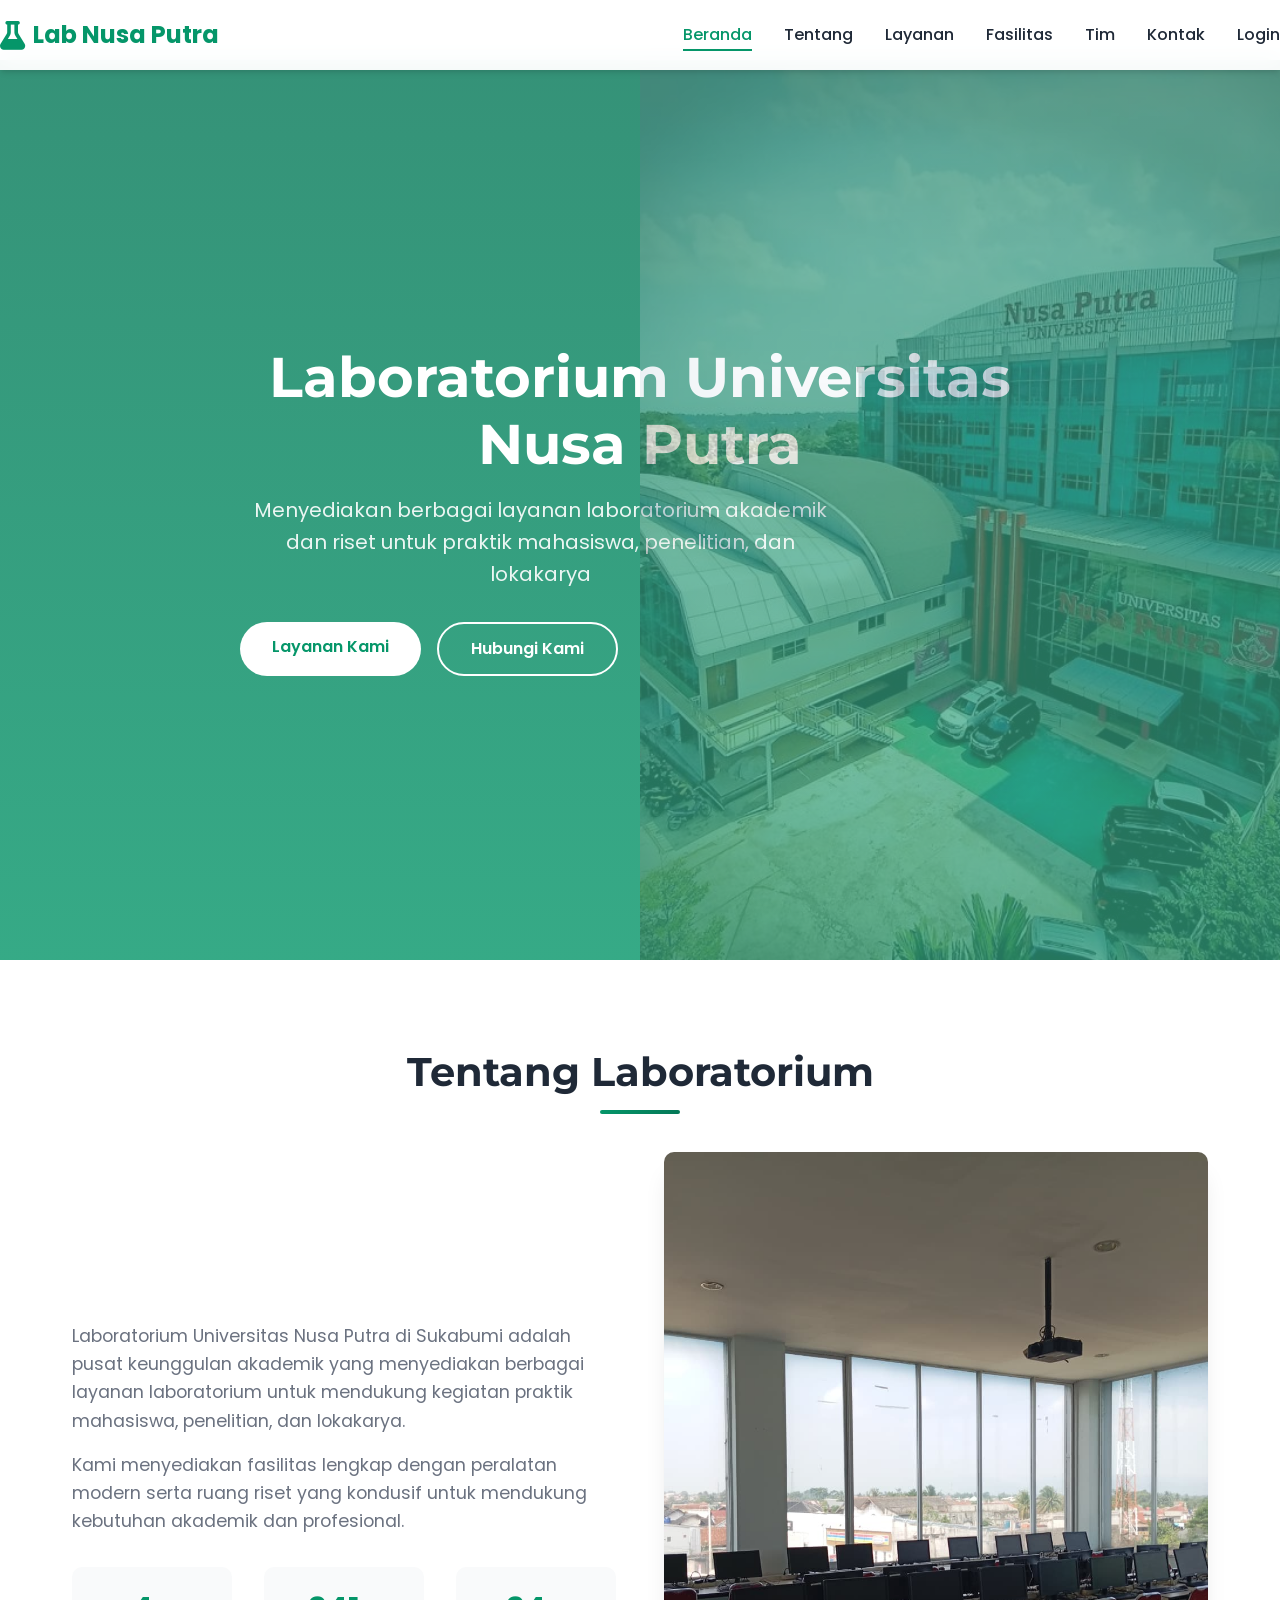
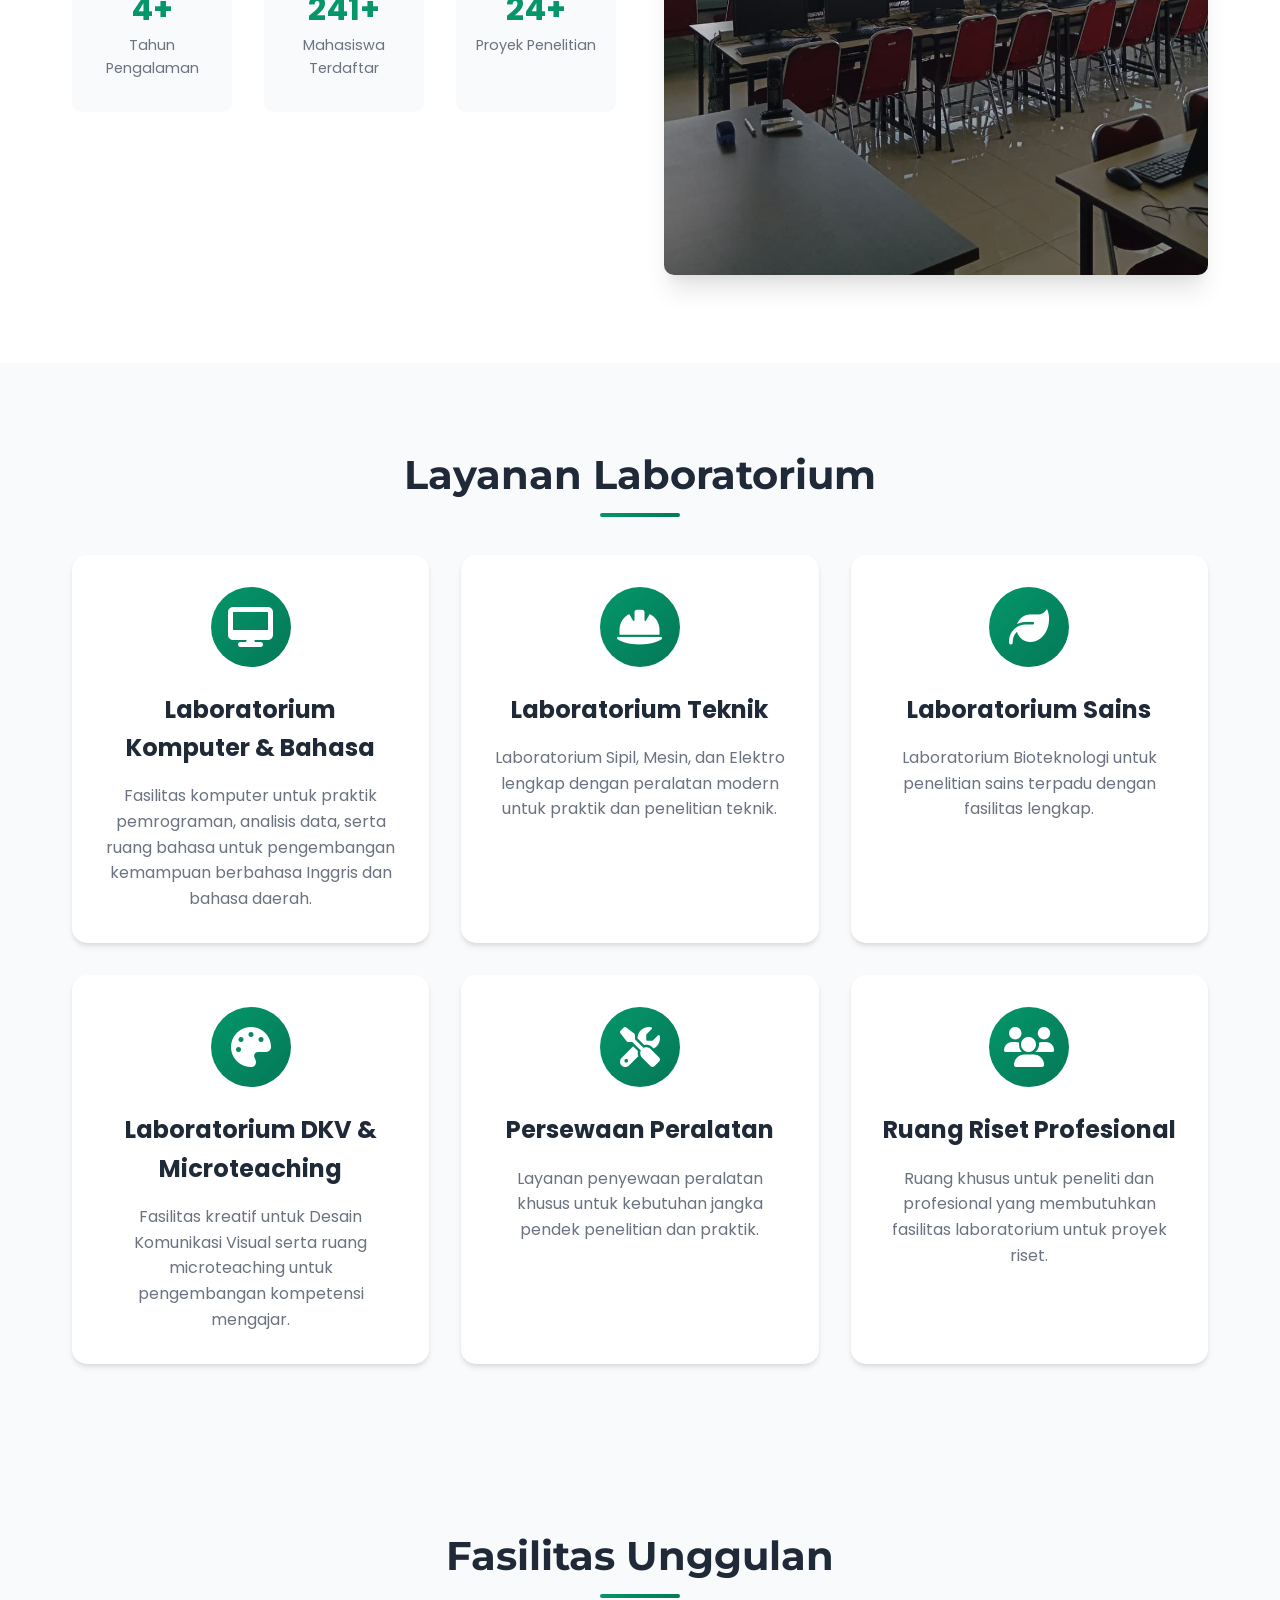
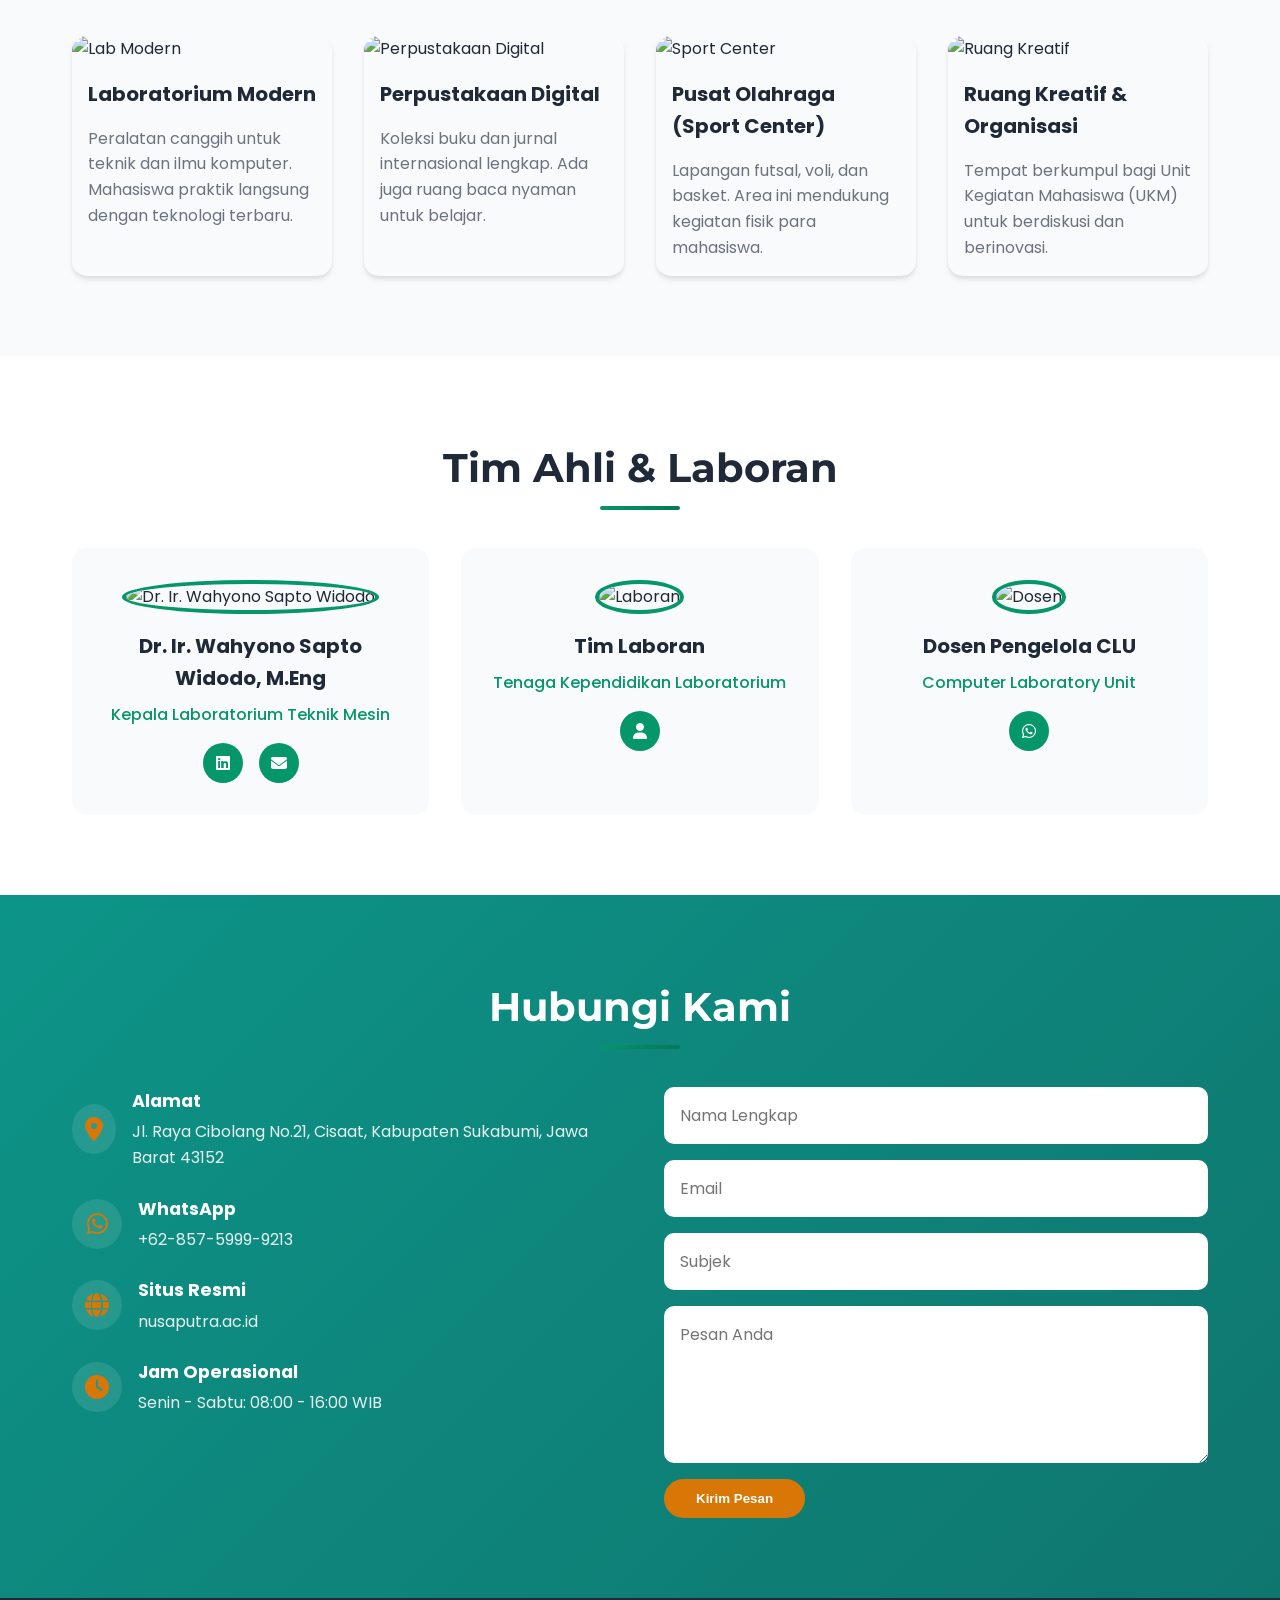
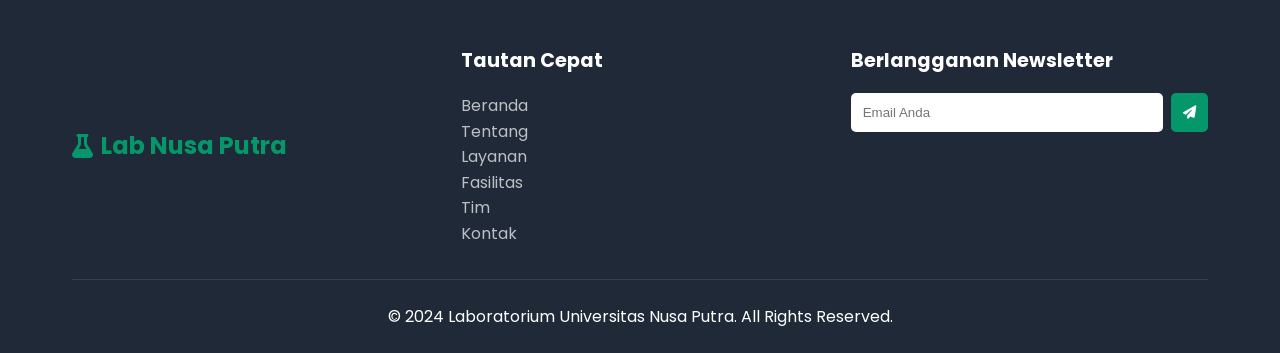
==== index.html @ 78c2ee4f "Add files via upload" ====
<!DOCTYPE html>
<html lang="id">
<head>
    <meta charset="UTF-8">
    <meta name="viewport" content="width=device-width, initial-scale=1.0">
    <title>Laboratorium Universitas Nusa Putra - Sukabumi</title>
    <link rel="stylesheet" href="style.css">
    <link rel="stylesheet" href="https://cdnjs.cloudflare.com/ajax/libs/font-awesome/6.4.0/css/all.min.css">
    <link href="https://fonts.googleapis.com/css2?family=Poppins:wght@300;400;500;600;700&family=Montserrat:wght@400;600;700&display=swap" rel="stylesheet">
</head>
<body>
    <!-- Header & Navigation -->
    <header class="header">
        <nav class="navbar">
            <div class="logo">
                <i class="fas fa-flask"></i>
                <span>Lab Nusa Putra</span>
            </div>
<ul class="nav-links">
                <li><a href="#home" class="active">Beranda</a></li>
                <li><a href="#about">Tentang</a></li>
                <li><a href="#services">Layanan</a></li>
                <li><a href="#facilities">Fasilitas</a></li>
                <li><a href="#team">Tim</a></li>
                <li><a href="#contact">Kontak</a></li>
                <li><a href="login.html">Login</a></li>
            </ul>
            <div class="menu-toggle">
                <i class="fas fa-bars"></i>
            </div>
        </nav>
    </header>

<!-- Hero Section -->
    <section class="hero" id="home">
        <div class="hero-content">
            <h1>Laboratorium Universitas Nusa Putra</h1>
            <p>Menyediakan berbagai layanan laboratorium akademik dan riset untuk praktik mahasiswa, penelitian, dan lokakarya</p>
            <div class="hero-buttons">
                <a href="#services" class="btn btn-primary">Layanan Kami</a>
                <a href="#contact" class="btn btn-secondary">Hubungi Kami</a>
            </div>
        </div>
        <div class="hero-image">
            <img src="Gedung.jpg" alt="Gedung Laboratorium">
        </div>
    </section>

    <!-- About Section -->
    <section class="about" id="about">
        <div class="container">
            <h2 class="section-title">Tentang Laboratorium</h2>
            <div class="about-content">
                <div class="about-text">
                    <p>Laboratorium Universitas Nusa Putra di Sukabumi adalah pusat keunggulan akademik yang menyediakan berbagai layanan laboratorium untuk mendukung kegiatan praktik mahasiswa, penelitian, dan lokakarya.</p>
                    <p>Kami menyediakan fasilitas lengkap dengan peralatan modern serta ruang riset yang kondusif untuk mendukung kebutuhan akademik dan profesional.</p>
                    <div class="about-stats">
                        <div class="stat-item">
                            <h3>10+</h3>
                            <p>Tahun Pengalaman</p>
                        </div>
                        <div class="stat-item">
                            <h3>500+</h3>
                            <p>Mahasiswa Terdaftar</p>
                        </div>
                        <div class="stat-item">
                            <h3>50+</h3>
                            <p>Proyek Penelitian</p>
                        </div>
                    </div>
                </div>
                <div class="about-image">
                    <img src="leb.jpg" alt="Laboratorium Nusa Putra">
                </div>
            </div>
        </div>
    </section>

    <!-- Services Section -->
    <section class="services" id="services">
        <div class="container">
            <h2 class="section-title">Layanan Laboratorium</h2>
            <div class="services-grid">
                <div class="service-card">
                    <div class="service-icon">
                        <i class="fas fa-desktop"></i>
                    </div>
                    <h3>Laboratorium Komputer & Bahasa</h3>
                    <p>Fasilitas komputer untuk praktik pemrograman, analisis data, serta ruang bahasa untuk pengembangan kemampuan berbahasa Inggris dan bahasa daerah.</p>
                </div>
                <div class="service-card">
                    <div class="service-icon">
                        <i class="fas fa-hard-hat"></i>
                    </div>
                    <h3>Laboratorium Teknik</h3>
                    <p>Laboratorium Sipil, Mesin, dan Elektro lengkap dengan peralatan modern untuk praktik dan penelitian teknik.</p>
                </div>
                <div class="service-card">
                    <div class="service-icon">
                        <i class="fas fa-leaf"></i>
                    </div>
                    <h3>Laboratorium Sains</h3>
                    <p>Laboratorium Bioteknologi untuk penelitian sains terpadu dengan fasilitas lengkap.</p>
                </div>
                <div class="service-card">
                    <div class="service-icon">
                        <i class="fas fa-palette"></i>
                    </div>
                    <h3>Laboratorium DKV & Microteaching</h3>
                    <p>Fasilitas kreatif untuk Desain Komunikasi Visual serta ruang microteaching untuk pengembangan kompetensi mengajar.</p>
                </div>
                <div class="service-card">
                    <div class="service-icon">
                        <i class="fas fa-tools"></i>
                    </div>
                    <h3>Persewaan Peralatan</h3>
                    <p>Layanan penyewaan peralatan khusus untuk kebutuhan jangka pendek penelitian dan praktik.</p>
                </div>
                <div class="service-card">
                    <div class="service-icon">
                        <i class="fas fa-users"></i>
                    </div>
                    <h3>Ruang Riset Profesional</h3>
                    <p>Ruang khusus untuk peneliti dan profesional yang membutuhkan fasilitas laboratorium untuk proyek riset.</p>
                </div>
            </div>
        </div>
    </section>

    <!-- Facilities Section -->
    <section class="facilities" id="facilities">
        <div class="container">
            <h2 class="section-title">Fasilitas Unggulan</h2>
            <div class="facilities-grid">
                <div class="facility-item">
                    <img src="https://images.unsplash.com/photo-1551650975-87deed58faf1?w=400&h=250&fit=crop" alt="Lab Modern">
                    <h3>Laboratorium Modern</h3>
                    <p>Peralatan canggih untuk teknik dan ilmu komputer. Mahasiswa praktik langsung dengan teknologi terbaru.</p>
                </div>
                <div class="facility-item">
                    <img src="https://images.unsplash.com/photo-1581091870622-2c5f9e1b9b6a?w=400&h=250&fit=crop" alt="Perpustakaan Digital">
                    <h3>Perpustakaan Digital</h3>
                    <p>Koleksi buku dan jurnal internasional lengkap. Ada juga ruang baca nyaman untuk belajar.</p>
                </div>
                <div class="facility-item">
                    <img src="https://images.unsplash.com/photo-1516321318423-f06f85e550ca?w=400&h=250&fit=crop" alt="Sport Center">
                    <h3>Pusat Olahraga (Sport Center)</h3>
                    <p>Lapangan futsal, voli, dan basket. Area ini mendukung kegiatan fisik para mahasiswa.</p>
                </div>
                <div class="facility-item">
                    <img src="https://images.unsplash.com/photo-1553877586-954d2076dd90?w=400&h=250&fit=crop" alt="Ruang Kreatif">
                    <h3>Ruang Kreatif & Organisasi</h3>
                    <p>Tempat berkumpul bagi Unit Kegiatan Mahasiswa (UKM) untuk berdiskusi dan berinovasi.</p>
                </div>
            </div>
        </div>
    </section>

    <!-- Team Section -->
    <section class="team" id="team">
        <div class="container">
            <h2 class="section-title">Tim Ahli & Laboran</h2>
            <div class="team-grid">
                <div class="team-member">
                    <img src="https://randomuser.me/api/portrait/men/1.jpg" alt="Dr. Ir. Wahyono Sapto Widodo">
                    <h3>Dr. Ir. Wahyono Sapto Widodo, M.Eng</h3>
                    <p>Kepala Laboratorium Teknik Mesin</p>
                    <div class="social-links">
                        <a href="#"><i class="fab fa-linkedin"></i></a>
                        <a href="#"><i class="fas fa-envelope"></i></a>
                    </div>
                </div>
                <div class="team-member">
                    <img src="https://randomuser.me/api/portrait/women/2.jpg" alt="Laboran">
                    <h3>Tim Laboran</h3>
                    <p>Tenaga Kependidikan Laboratorium</p>
                    <div class="social-links">
                        <a href="#"><i class="fas fa-user"></i></a>
                    </div>
                </div>
                <div class="team-member">
                    <img src="https://randomuser.me/api/portrait/men/3.jpg" alt="Dosen">
                    <h3>Dosen Pengelola CLU</h3>
                    <p>Computer Laboratory Unit</p>
                    <div class="social-links">
                        <a href="#"><i class="fab fa-whatsapp"></i></a>
                    </div>
                </div>
            </div>
        </div>
    </section>

    <!-- Contact Section -->
    <section class="contact" id="contact">
        <div class="container">
            <h2 class="section-title">Hubungi Kami</h2>
            <div class="contact-content">
                <div class="contact-info">
                    <div class="contact-item">
                        <i class="fas fa-map-marker-alt"></i>
                        <div>
                            <h4>Alamat</h4>
                            <p>Jl. Raya Cibolang No.21, Cisaat, Kabupaten Sukabumi, Jawa Barat 43152</p>
                        </div>
                    </div>
                    <div class="contact-item">
                        <i class="fab fa-whatsapp"></i>
                        <div>
                            <h4>WhatsApp</h4>
                            <p>+62-857-5999-9213</p>
                        </div>
                    </div>
                    <div class="contact-item">
                        <i class="fas fa-globe"></i>
                        <div>
                            <h4>Situs Resmi</h4>
                            <p>nusaputra.ac.id</p>
                        </div>
                    </div>
                    <div class="contact-item">
                        <i class="fas fa-clock"></i>
                        <div>
                            <h4>Jam Operasional</h4>
                            <p>Senin - Sabtu: 08:00 - 16:00 WIB</p>
                        </div>
                    </div>
                </div>
                <form class="contact-form">
                    <input type="text" placeholder="Nama Lengkap" required>
                    <input type="email" placeholder="Email" required>
                    <input type="text" placeholder="Subjek">
                    <textarea rows="5" placeholder="Pesan Anda" required></textarea>
                    <button type="submit" class="btn btn-primary">Kirim Pesan</button>
                </form>
            </div>
        </div>
    </section>

    <!-- Footer -->
    <footer class="footer">
        <div class="container">
            <div class="footer-content">
                <div class="footer-logo">
                    <i class="fas fa-flask"></i>
                    <span>Lab Nusa Putra</span>
                </div>
                <div class="footer-links">
                    <h4>Tautan Cepat</h4>
                    <ul>
                        <li><a href="#home">Beranda</a></li>
                        <li><a href="#about">Tentang</a></li>
                        <li><a href="#services">Layanan</a></li>
                        <li><a href="#facilities">Fasilitas</a></li>
                        <li><a href="#team">Tim</a></li>
                        <li><a href="#contact">Kontak</a></li>
                    </ul>
                </div>
                <div class="footer-newsletter">
                    <h4>Berlangganan Newsletter</h4>
                    <form>
                        <input type="email" placeholder="Email Anda">
                        <button type="submit"><i class="fas fa-paper-plane"></i></button>
                    </form>
                </div>
            </div>
            <div class="footer-bottom">
                <p>&copy; 2024 Laboratorium Universitas Nusa Putra. All Rights Reserved.</p>
            </div>
        </div>
    </footer>

    <script src="script.js"></script>
</body>
</html>
---- style.css ----
/* Reset & Base Styles */
* {
    margin: 0;
    padding: 0;
    box-sizing: border-box;
}

:root {
    --primary-color: #059669;
    --secondary-color: #6b7280;
    --accent-color: #d97706;
    --dark-color: #1f2937;
    --light-color: #f9fafb;
    --success-color: #10b981;
    --gradient-primary: linear-gradient(135deg, #059669 0%, #047857 100%);
    --gradient-secondary: linear-gradient(135deg, #0d9488 0%, #0f766e 100%);
    --shadow-sm: 0 1px 2px 0 rgba(0, 0, 0, 0.05);
    --shadow-md: 0 4px 6px -1px rgba(0, 0, 0, 0.1), 0 2px 4px -1px rgba(0, 0, 0, 0.06);
    --shadow-lg: 0 10px 15px -3px rgba(0, 0, 0, 0.1), 0 4px 6px -2px rgba(0, 0, 0, 0.05);
    --shadow-xl: 0 20px 25px -5px rgba(0, 0, 0, 0.1), 0 10px 10px -5px rgba(0, 0, 0, 0.04);
}

body {
    font-family: 'Poppins', sans-serif;
    line-height: 1.6;
    color: var(--dark-color);
    background-color: var(--light-color);
    overflow-x: hidden;
}

.container {
    width: 100%;
    max-width: 1200px;
    margin: 0 auto;
    padding: 0 2rem;
}

/* Header & Navigation */
.header {
    position: fixed;
    top: 0;
    left: 0;
    width: 100%;
    z-index: 1000;
    background: rgba(255, 255, 255, 0.95);
    backdrop-filter: blur(10px);
    box-shadow: var(--shadow-md);
}

.navbar {
    display: flex;
    justify-content: space-between;
    align-items: center;
    padding: 1rem 0;
}

.logo {
    display: flex;
    align-items: center;
    gap: 0.5rem;
    font-size: 1.5rem;
    font-weight: 700;
    color: var(--primary-color);
}

.logo i {
    font-size: 1.8rem;
}

.nav-links {
    display: flex;
    list-style: none;
    gap: 2rem;
}

.nav-links a {
    text-decoration: none;
    color: var(--dark-color);
    font-weight: 500;
    transition: color 0.3s ease;
    position: relative;
}

.nav-links a:hover {
    color: var(--primary-color);
}

.nav-links a.active {
    color: var(--primary-color);
}

.nav-links a.active::after {
    content: '';
    position: absolute;
    bottom: -5px;
    left: 0;
    width: 100%;
    height: 2px;
    background: var(--primary-color);
}

.menu-toggle {
    display: none;
    font-size: 1.5rem;
    cursor: pointer;
    color: var(--primary-color);
}

/* Hero Section */
.hero {
    min-height: 100vh;
    display: flex;
    align-items: center;
    background: linear-gradient(rgba(4, 120, 87, 0.8), rgba(5, 150, 105, 0.8)), url('https://images.unsplash.com/photo-1523050854058-8df90110c9f1?w=1920&h=1080&fit=crop') center center/cover;
    padding: 0 2rem;
    margin-top: 60px;
    position: relative;
    overflow: hidden;
}

.hero-content {
    max-width: 800px;
    margin: 0 auto;
    text-align: center;
    animation: slideInLeft 1s ease;
}

.hero-content h1 {
    font-family: 'Montserrat', sans-serif;
    font-size: 3.5rem;
    font-weight: 700;
    color: white;
    margin-bottom: 1rem;
    line-height: 1.2;
}

.hero-content p {
    font-size: 1.25rem;
    color: rgba(255, 255, 255, 0.9);
    margin-bottom: 2rem;
    max-width: 600px;
}

.hero-buttons {
    display: flex;
    gap: 1rem;
}

.btn {
    padding: 0.75rem 2rem;
    border-radius: 50px;
    text-decoration: none;
    font-weight: 600;
    transition: all 0.3s ease;
    display: inline-block;
    border: none;
    cursor: pointer;
}

.btn-primary {
    background: white;
    color: var(--primary-color);
}

.btn-primary:hover {
    transform: translateY(-2px);
    box-shadow: var(--shadow-lg);
}

.btn-secondary {
    background: transparent;
    color: white;
    border: 2px solid white;
}

.btn-secondary:hover {
    background: white;
    color: var(--primary-color);
}

/* Hero Image */
.hero-image {
    position: absolute;
    right: 0;
    top: 0;
    width: 50%;
    height: 100%;
    opacity: 0.3;
}

.hero-image img {
    width: 100%;
    height: 100%;
    object-fit: cover;
}

/* Hero section no longer has image illustration - using background image instead */

/* Section Styles */
section {
    padding: 5rem 0;
}

.section-title {
    text-align: center;
    font-family: 'Montserrat', sans-serif;
    font-size: 2.5rem;
    margin-bottom: 3rem;
    color: var(--dark-color);
    position: relative;
}

.section-title::after {
    content: '';
    position: absolute;
    bottom: -10px;
    left: 50%;
    transform: translateX(-50%);
    width: 80px;
    height: 4px;
    background: var(--gradient-primary);
    border-radius: 2px;
}

/* About Section */
.about {
    background: white;
}

.about-content {
    display: grid;
    grid-template-columns: 1fr 1fr;
    gap: 3rem;
    align-items: center;
}

.about-text p {
    margin-bottom: 1rem;
    font-size: 1.1rem;
    color: var(--secondary-color);
}

.about-stats {
    display: flex;
    gap: 2rem;
    margin-top: 2rem;
}

.stat-item {
    text-align: center;
    padding: 1rem;
    background: var(--light-color);
    border-radius: 10px;
    flex: 1;
}

.stat-item h3 {
    font-size: 2rem;
    color: var(--primary-color);
    font-weight: 700;
}

.stat-item p {
    color: var(--secondary-color);
    font-size: 0.9rem;
}

.about-image img {
    width: 100%;
    border-radius: 10px;
    box-shadow: var(--shadow-xl);
}

/* Services Section */
.services {
    background: var(--light-color);
}

.services-grid {
    display: grid;
    grid-template-columns: repeat(auto-fit, minmax(300px, 1fr));
    gap: 2rem;
}

.service-card {
    background: white;
    padding: 2rem;
    border-radius: 15px;
    text-align: center;
    box-shadow: var(--shadow-md);
    transition: transform 0.3s ease, box-shadow 0.3s ease;
}

.service-card:hover {
    transform: translateY(-10px);
    box-shadow: var(--shadow-xl);
}

.service-icon {
    width: 80px;
    height: 80px;
    background: var(--gradient-primary);
    border-radius: 50%;
    display: flex;
    align-items: center;
    justify-content: center;
    margin: 0 auto 1.5rem;
}

.service-icon i {
    font-size: 2.5rem;
    color: white;
}

.service-card h3 {
    font-size: 1.5rem;
    margin-bottom: 1rem;
    color: var(--dark-color);
}

.service-card p {
    color: var(--secondary-color);
}

/* Facilities Section */
.facilities-grid {
    display: grid;
    grid-template-columns: repeat(auto-fit, minmax(250px, 1fr));
    gap: 2rem;
}

.facility-item {
    border-radius: 15px;
    overflow: hidden;
    box-shadow: var(--shadow-md);
    transition: transform 0.3s ease;
}

.facility-item:hover {
    transform: translateY(-5px);
}

.facility-item img {
    width: 100%;
    height: 200px;
    object-fit: cover;
}

.facility-item h3 {
    padding: 1rem;
    font-size: 1.25rem;
    color: var(--dark-color);
}

.facility-item p {
    padding: 0 1rem 1rem;
    color: var(--secondary-color);
}

/* Team Section */
.team {
    background: white;
}

.team-grid {
    display: grid;
    grid-template-columns: repeat(auto-fit, minmax(200px, 1fr));
    gap: 2rem;
}

.team-member {
    text-align: center;
    background: var(--light-color);
    padding: 2rem;
    border-radius: 15px;
    transition: transform 0.3s ease;
}

.team-member:hover {
    transform: translateY(-10px);
}

.team-member img {
    width: 120px;
    height: 120px;
    border-radius: 50%;
    object-fit: cover;
    margin-bottom: 1rem;
    border: 4px solid var(--primary-color);
}

.team-member h3 {
    font-size: 1.25rem;
    margin-bottom: 0.5rem;
    color: var(--dark-color);
}

.team-member p {
    color: var(--primary-color);
    font-weight: 500;
    margin-bottom: 1rem;
}

.social-links {
    display: flex;
    justify-content: center;
    gap: 1rem;
}

.social-links a {
    width: 40px;
    height: 40px;
    background: var(--primary-color);
    color: white;
    border-radius: 50%;
    display: flex;
    align-items: center;
    justify-content: center;
    text-decoration: none;
    transition: background 0.3s ease;
}

.social-links a:hover {
    background: var(--accent-color);
}

/* Contact Section */
.contact {
    background: var(--gradient-secondary);
    color: white;
}

.contact .section-title {
    color: white;
}

.contact-content {
    display: grid;
    grid-template-columns: 1fr 1fr;
    gap: 3rem;
}

.contact-info {
    display: flex;
    flex-direction: column;
    gap: 1.5rem;
}

.contact-item {
    display: flex;
    align-items: center;
    gap: 1rem;
}

.contact-item i {
    font-size: 1.5rem;
    color: var(--accent-color);
    width: 50px;
    height: 50px;
    background: rgba(255, 255, 255, 0.1);
    border-radius: 50%;
    display: flex;
    align-items: center;
    justify-content: center;
}

.contact-item h4 {
    font-size: 1.1rem;
    margin-bottom: 0.25rem;
}

.contact-item p {
    opacity: 0.9;
}

.contact-form {
    display: flex;
    flex-direction: column;
    gap: 1rem;
}

.contact-form input,
.contact-form textarea {
    width: 100%;
    padding: 1rem;
    border: none;
    border-radius: 10px;
    font-family: 'Poppins', sans-serif;
    font-size: 1rem;
}

.contact-form input:focus,
.contact-form textarea:focus {
    outline: 2px solid var(--accent-color);
}

.contact-form .btn-primary {
    background: var(--accent-color);
    color: white;
    width: fit-content;
}

/* Footer */
.footer {
    background: var(--dark-color);
    color: white;
    padding: 3rem 0 1.5rem;
}

.footer-content {
    display: grid;
    grid-template-columns: repeat(auto-fit, minmax(200px, 1fr));
    gap: 2rem;
    margin-bottom: 2rem;
}

.footer-logo {
    display: flex;
    align-items: center;
    gap: 0.5rem;
    font-size: 1.5rem;
    font-weight: 700;
    color: var(--primary-color);
}

.footer-links h4,
.footer-newsletter h4 {
    font-size: 1.2rem;
    margin-bottom: 1rem;
}

.footer-links ul {
    list-style: none;
}

.footer-links a {
    color: rgba(255, 255, 255, 0.7);
    text-decoration: none;
    transition: color 0.3s ease;
}

.footer-links a:hover {
    color: var(--primary-color);
}

.footer-newsletter form {
    display: flex;
    gap: 0.5rem;
}

.footer-newsletter input {
    flex: 1;
    padding: 0.75rem;
    border: none;
    border-radius: 5px;
}

.footer-newsletter button {
    padding: 0.75rem;
    background: var(--primary-color);
    color: white;
    border: none;
    border-radius: 5px;
    cursor: pointer;
}

.footer-bottom {
    text-align: center;
    padding-top: 1.5rem;
    border-top: 1px solid rgba(255, 255, 255, 0.1);
}

/* Animations */
@keyframes slideInLeft {
    from {
        opacity: 0;
        transform: translateX(-50px);
    }
    to {
        opacity: 1;
        transform: translateX(0);
    }
}

@keyframes slideInRight {
    from {
        opacity: 0;
        transform: translateX(50px);
    }
    to {
        opacity: 1;
        transform: translateX(0);
    }
}

@keyframes float {
    0%, 100% {
        transform: translateY(0);
    }
    50% {
        transform: translateY(-20px);
    }
}

/* Responsive Design */
@media (max-width: 768px) {
    .nav-links {
        position: fixed;
        top: 70px;
        right: -100%;
        flex-direction: column;
        background: white;
        width: 100%;
        text-align: center;
        transition: 0.3s;
        box-shadow: var(--shadow-md);
        padding: 1rem 0;
    }

    .nav-links.active {
        right: 0;
    }

    .menu-toggle {
        display: block;
    }

    .hero-content h1 {
        font-size: 2.5rem;
    }

    .hero-image {
        display: none;
    }

    .about-content,
    .contact-content {
        grid-template-columns: 1fr;
    }

    .section-title {
        font-size: 2rem;
    }
}

/* Scroll to top button */
.scroll-top {
    position: fixed;
    bottom: 20px;
    right: 20px;
    width: 50px;
    height: 50px;
    background: var(--primary-color);
    color: white;
    border-radius: 50%;
    display: flex;
    align-items: center;
    justify-content: center;
    cursor: pointer;
    opacity: 0;
    visibility: hidden;
    transition: all 0.3s ease;
    z-index: 999;
}

.scroll-top.show {
    opacity: 1;
    visibility: visible;
}

.scroll-top:hover {
    background: var(--accent-color);
}

/* User Menu */
.user-menu {
    display: flex;
    align-items: center;
    gap: 0.5rem;
}

.btn-logout {
    background: none;
    border: none;
    color: var(--primary-color);
    font-size: 1.2rem;
    cursor: pointer;
    padding: 0.5rem;
    border-radius: 5px;
    transition: background 0.3s ease;
}

.btn-logout:hover {
    background: var(--light-color);
}

/* Auth Section */
.auth-section {
    min-height: 100vh;
    display: flex;
    align-items: center;
    justify-content: center;
    padding: 2rem;
    margin-top: 60px;
    position: relative;
    overflow: hidden;
}

.auth-tabs {
    display: flex;
    margin-bottom: 1.5rem;
    border-bottom: 1px solid #e5e7eb;
}

.auth-tab {
    flex: 1;
    padding: 1rem;
    background: none;
    border: none;
    font-weight: 600;
    cursor: pointer;
    color: var(--secondary-color);
    transition: color 0.3s ease;
}

.auth-tab.active {
    color: var(--primary-color);
    border-bottom: 2px solid var(--primary-color);
}

.auth-form h2 {
    text-align: center;
    margin-bottom: 1.5rem;
    color: var(--dark-color);
}

.auth-form h2 i {
    margin-right: 0.5rem;
    color: var(--primary-color);
}

.form-group {
    margin-bottom: 1rem;
}

.form-group label {
    display: block;
    margin-bottom: 0.5rem;
    font-weight: 500;
    color: var(--dark-color);
}

.form-group input,
.form-group select,
.form-group textarea {
    width: 100%;
    padding: 0.75rem;
    border: 1px solid #e5e7eb;
    border-radius: 8px;
    font-family: 'Poppins', sans-serif;
    font-size: 1rem;
}

.form-group input:focus,
.form-group select:focus,
.form-group textarea:focus {
    outline: 2px solid var(--primary-color);
    border-color: var(--primary-color);
}

.auth-switch {
    text-align: center;
    margin-top: 1rem;
    color: var(--secondary-color);
}

.auth-switch a {
    color: var(--primary-color);
    text-decoration: none;
    font-weight: 500;
}

/* Dashboard Section */
.dashboard-section {
    min-height: 100vh;
    padding: 5rem 0;
    background: var(--light-color);
}

.dashboard-grid {
    display: grid;
    grid-template-columns: repeat(auto-fit, minmax(300px, 1fr));
    gap: 2rem;
}

.dashboard-card {
    background: white;
    border-radius: 15px;
    padding: 2rem;
    box-shadow: var(--shadow-md);
}

.dashboard-card h3 {
    margin-bottom: 1.5rem;
    color: var(--dark-color);
    display: flex;
    align-items: center;
    gap: 0.5rem;
}

.profile-info {
    display: flex;
    align-items: center;
    gap: 1rem;
}

.profile-avatar i {
    font-size: 4rem;
    color: var(--primary-color);
}

.profile-details p {
    margin-bottom: 0.5rem;
}

.messages-list {
    max-height: 300px;
    overflow-y: auto;
}

.message-item {
    border-bottom: 1px solid #e5e7eb;
    padding-bottom: 1rem;
    margin-bottom: 1rem;
}

.message-item:last-child {
    border-bottom: none;
    margin-bottom: 0;
}

.message-header {
    display: flex;
    justify-content: space-between;
    margin-bottom: 0.5rem;
}

.message-date {
    font-size: 0.8rem;
    color: var(--secondary-color);
}

.message-email {
    font-size: 0.9rem;
    color: var(--primary-color);
    margin-bottom: 0.25rem;
}

.message-subject {
    font-weight: 500;
    margin-bottom: 0.25rem;
}

.no-messages,
.no-schedule {
    text-align: center;
    color: var(--secondary-color);
    padding: 2rem 0;
}

.quick-actions {
    display: grid;
    grid-template-columns: repeat(2, 1fr);
    gap: 1rem;
}

.action-btn {
    display: flex;
    flex-direction: column;
    align-items: center;
    gap: 0.5rem;
    padding: 1.5rem;
    background: var(--light-color);
    border-radius: 10px;
    text-decoration: none;
    color: var(--dark-color);
    transition: all 0.3s ease;
}

.action-btn:hover {
    background: var(--primary-color);
    color: white;
}

.action-btn i {
    font-size: 2rem;
}

/* Schedule Section */
.schedule-section {
    min-height: 100vh;
    padding: 5rem 0;
    background: var(--light-color);
}

.schedule-controls {
    display: flex;
    justify-content: space-between;
    align-items: center;
    margin-bottom: 2rem;
    flex-wrap: wrap;
    gap: 1rem;
}

.date-filter label {
    font-weight: 500;
    margin-right: 0.5rem;
}

.date-filter input {
    padding: 0.5rem;
    border: 1px solid #e5e7eb;
    border-radius: 5px;
}

.schedule-list {
    display: flex;
    flex-direction: column;
    gap: 1rem;
}

.schedule-item {
    background: white;
    border-radius: 10px;
    padding: 1.5rem;
    box-shadow: var(--shadow-sm);
    display: flex;
    justify-content: space-between;
    align-items: flex-start;
    gap: 1rem;
}

.schedule-time {
    background: var(--gradient-primary);
    color: white;
    padding: 0.5rem 1rem;
    border-radius: 5px;
    font-weight: 600;
    min-width: 80px;
    text-align: center;
}

.schedule-details {
    flex: 1;
}

.schedule-details h4 {
    margin-bottom: 0.5rem;
    color: var(--dark-color);
}

.schedule-lab {
    color: var(--primary-color);
    font-weight: 500;
    margin-bottom: 0.25rem;
}

.schedule-desc {
    color: var(--secondary-color);
    font-size: 0.9rem;
}

.schedule-actions {
    display: flex;
    gap: 0.5rem;
}

.btn-edit,
.btn-delete {
    background: none;
    border: none;
    padding: 0.5rem;
    border-radius: 5px;
    cursor: pointer;
    transition: background 0.3s ease;
}

.btn-edit {
    color: var(--primary-color);
}

.btn-edit:hover {
    background: var(--light-color);
}

.btn-delete {
    color: #ef4444;
}

.btn-delete:hover {
    background: #fef2f2;
}

/* Modal */
.modal {
    display: none;
    position: fixed;
    top: 0;
    left: 0;
    width: 100%;
    height: 100%;
    background: rgba(0, 0, 0, 0.5);
    z-index: 10000;
    align-items: center;
    justify-content: center;
}

.modal.active {
    display: flex;
}

.modal-actions {
    display: flex;
    gap: 1rem;
    justify-content: flex-end;
    margin-top: 1.5rem;
}

.modal .btn-secondary {
    background: var(--secondary-color);
    color: white;
}

.modal .btn-secondary:hover {
    background: var(--dark-color);
}

.modal-content {
    background: white;
    border-radius: 15px;
    padding: 2rem;
    width: 90%;
    max-width: 500px;
    position: relative;
}

.modal-content .close {
    position: absolute;
    top: 1rem;
    right: 1rem;
    font-size: 1.5rem;
    cursor: pointer;
    color: var(--secondary-color);
}

.modal-content h3 {
    margin-bottom: 1.5rem;
    color: var(--dark-color);
}

/* Auth Background */
.auth-background {
    position: absolute;
    top: 0;
    left: 0;
    width: 100%;
    height: 100%;
    z-index: 1;
}

.auth-background img {
    width: 100%;
    height: 100%;
    object-fit: cover;
    opacity: 0.3;
}

.auth-container {
    position: relative;
    z-index: 2;
    background: rgba(255, 255, 255, 0.95);
    backdrop-filter: blur(10px);
    border-radius: 15px;
    max-width: 400px;
    width: 100%;
}

/* Responsive for Auth & Dashboard */
@media (max-width: 768px) {
    .auth-container {
        padding: 1.5rem;
    }
    
    .schedule-controls {
        flex-direction: column;
        align-items: stretch;
    }
    
    .schedule-item {
        flex-direction: column;
    }
    
    .schedule-actions {
        align-self: flex-end;
    }
}
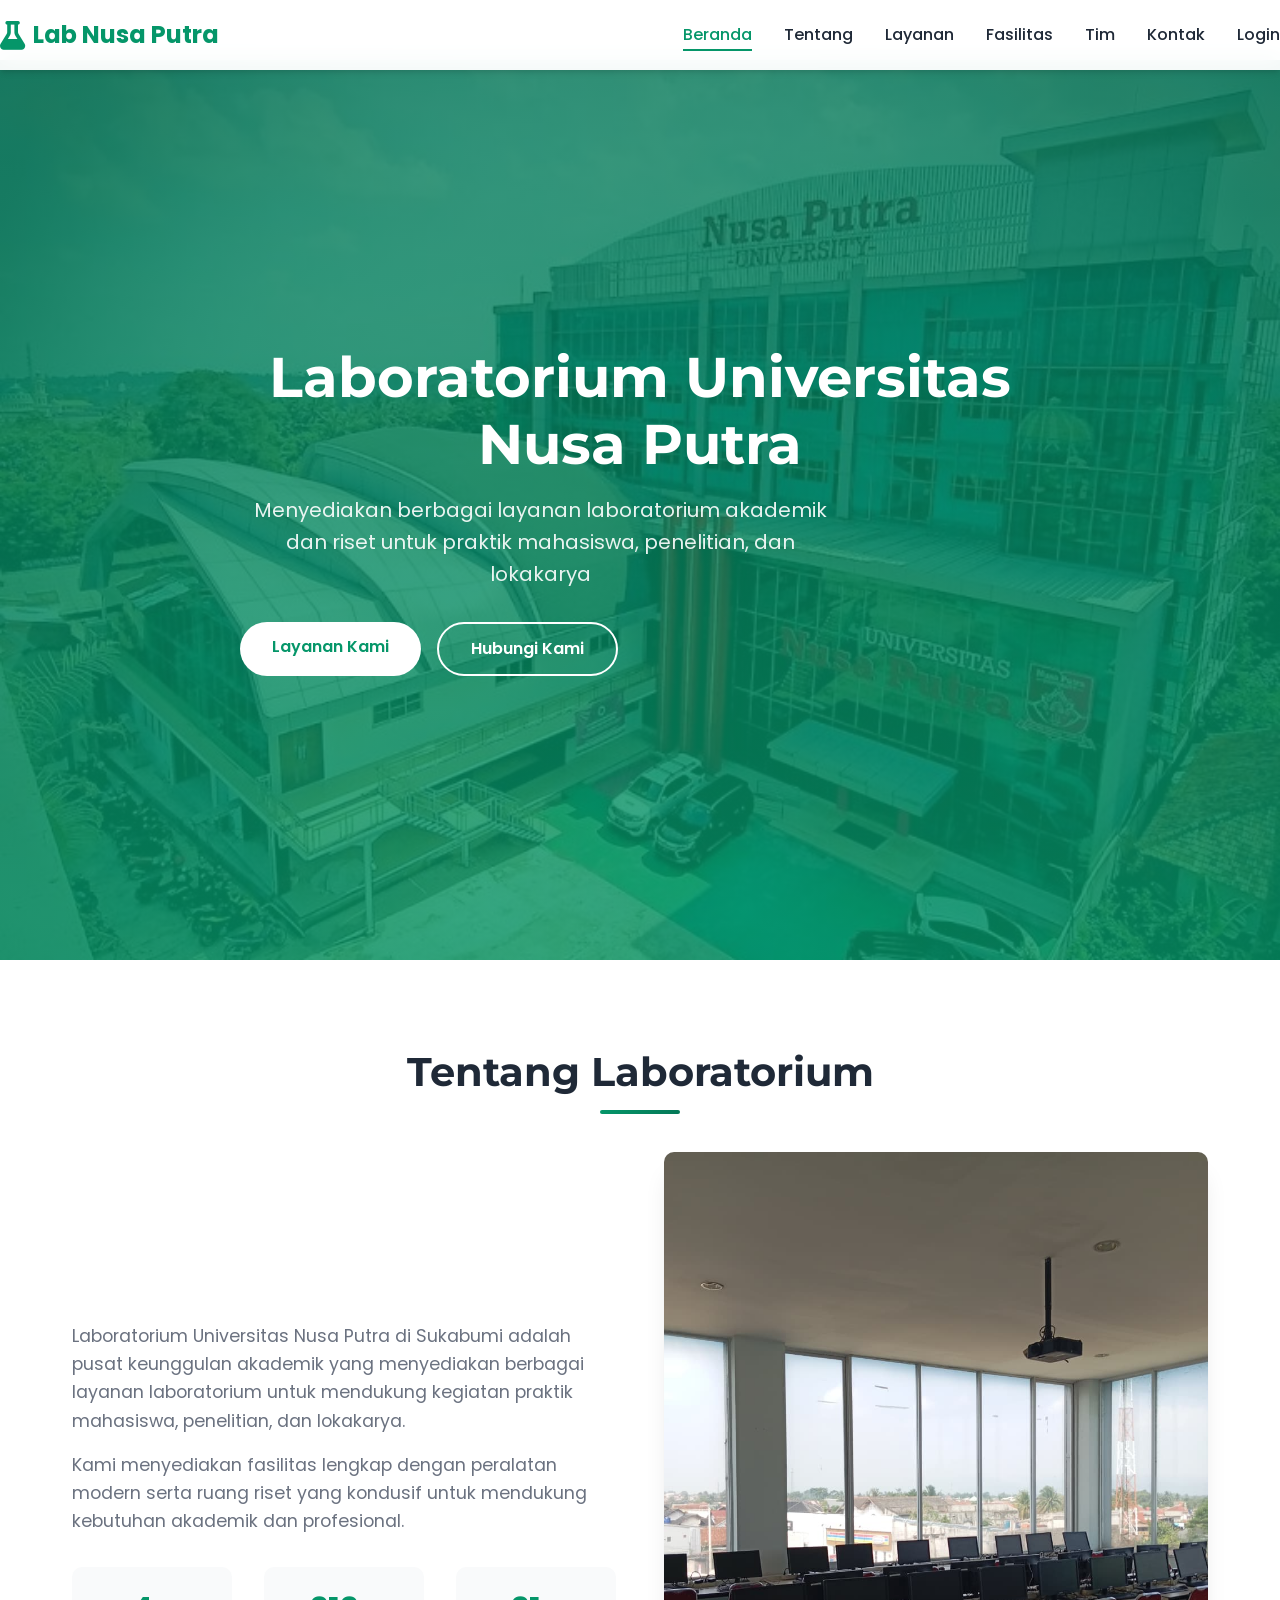
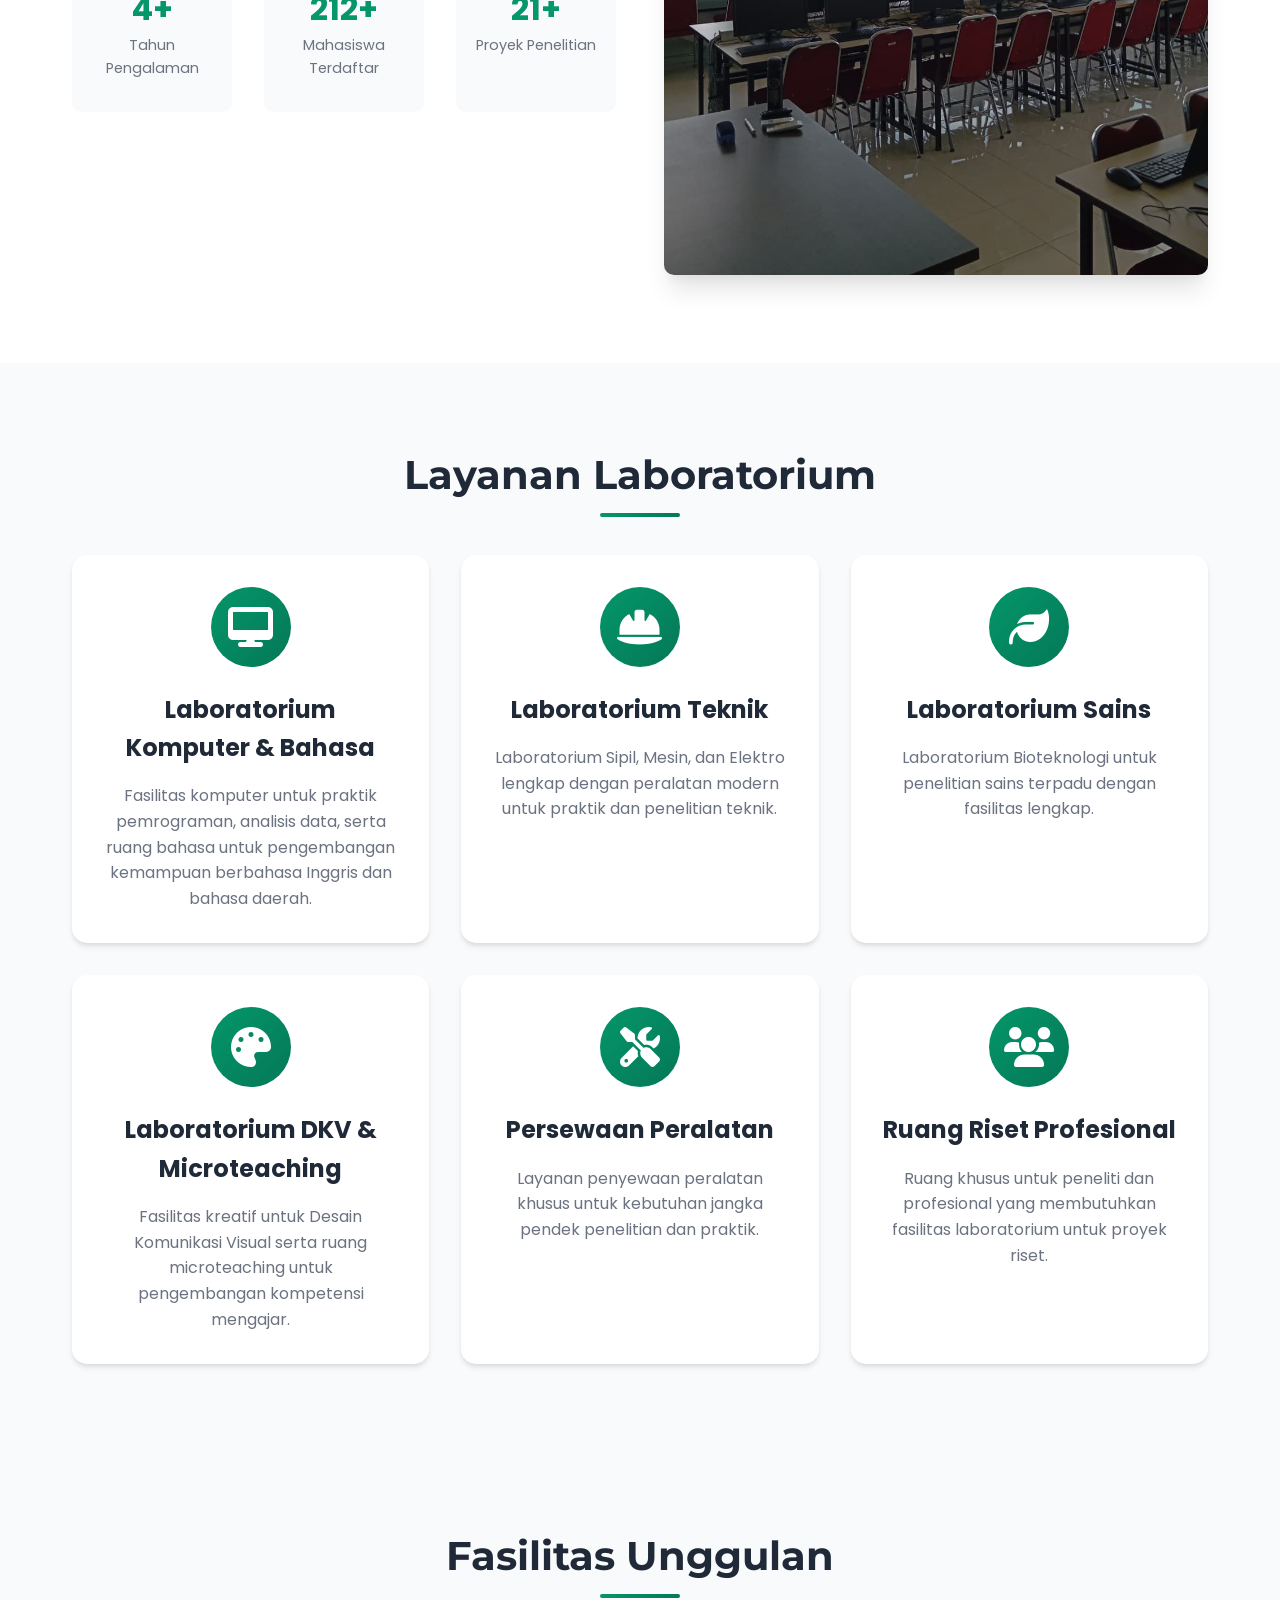
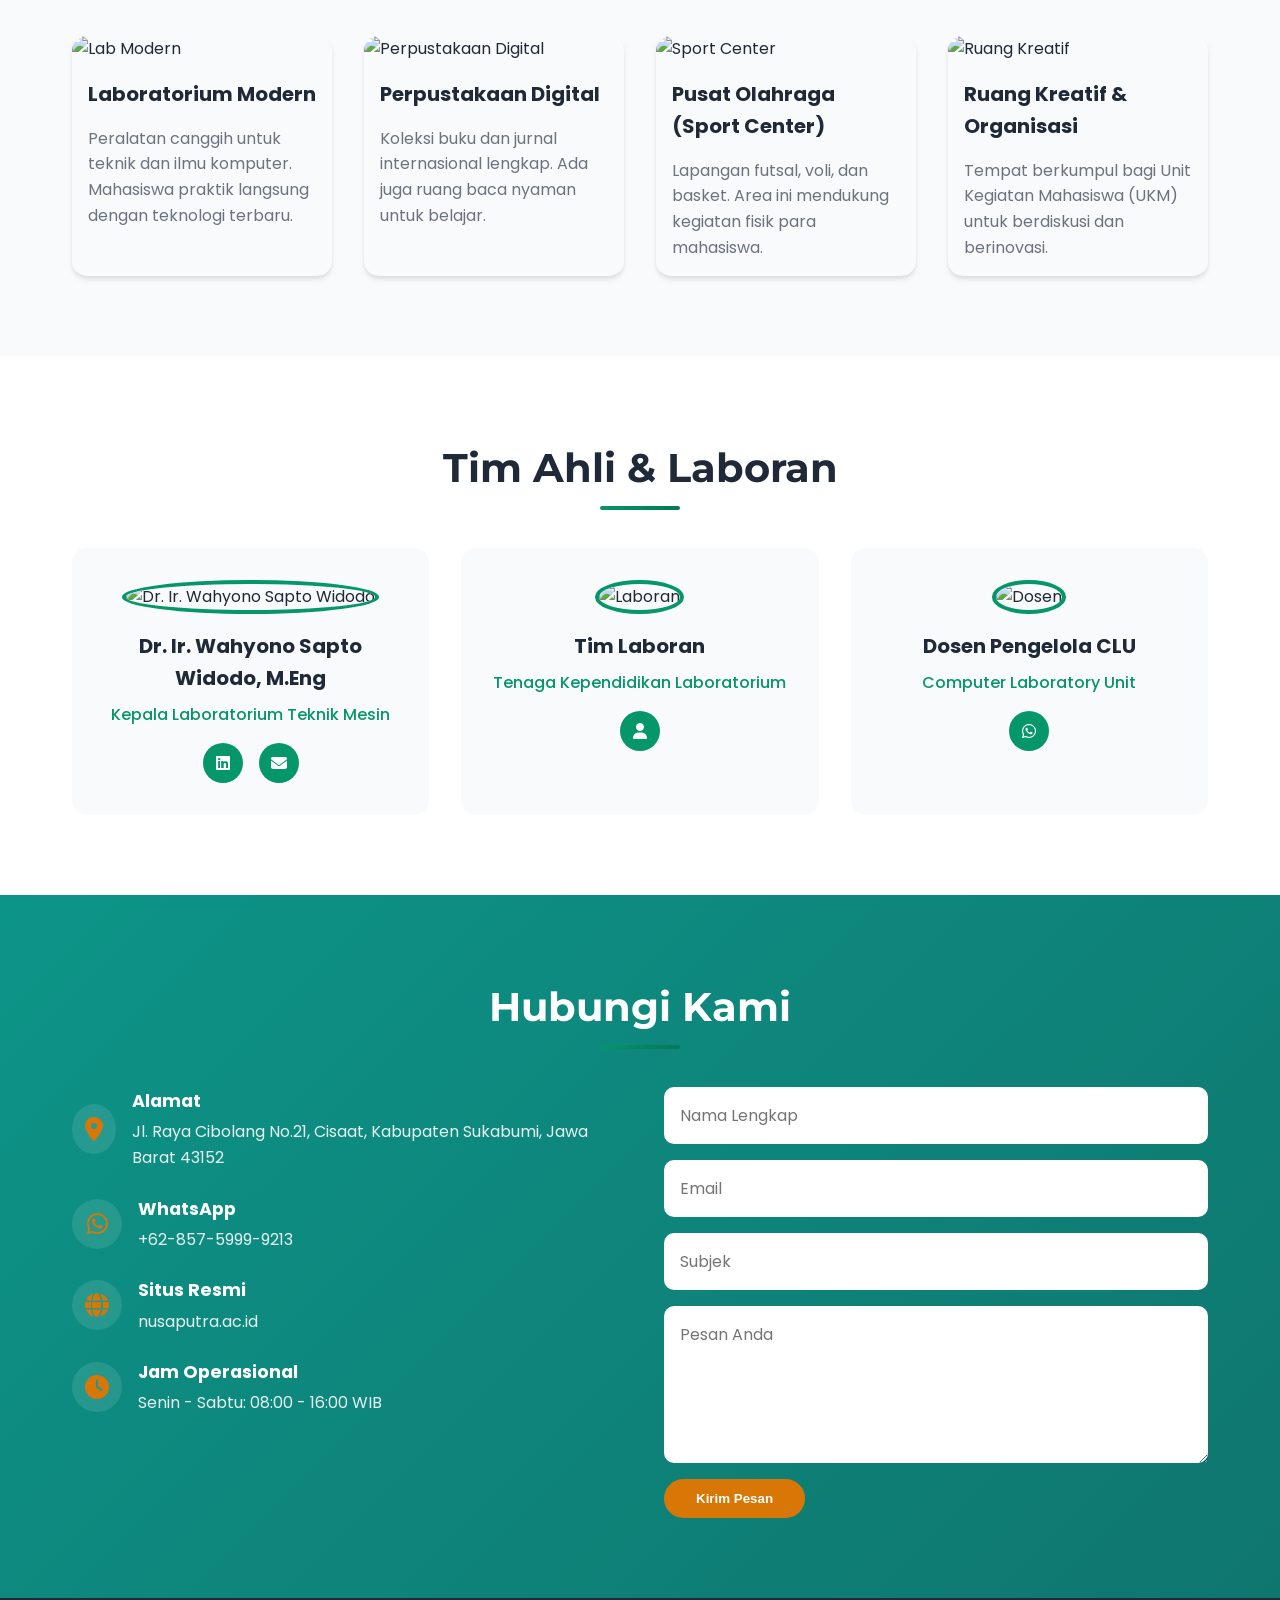
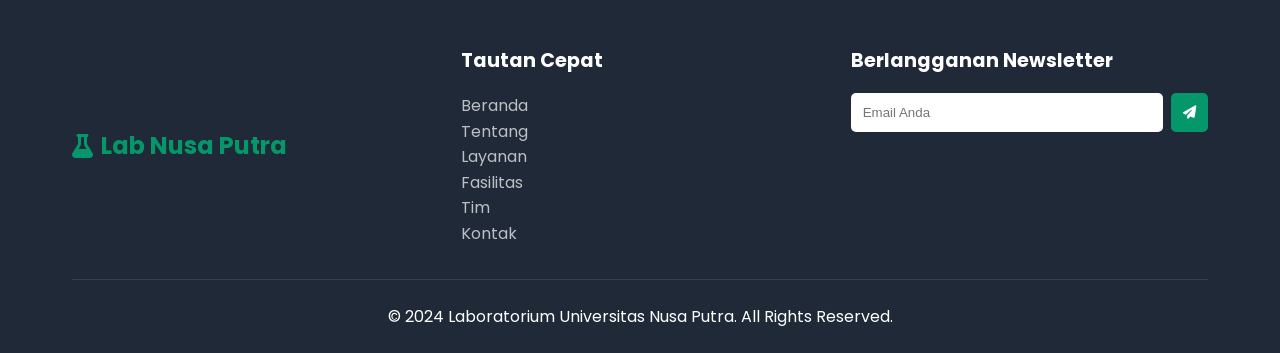
==== commit bf6c81a8: "Add files via upload" ====
--- a/index.html
+++ b/index.html
@@ -36,13 +36,10 @@
         <div class="hero-content">
             <h1>Laboratorium Universitas Nusa Putra</h1>
             <p>Menyediakan berbagai layanan laboratorium akademik dan riset untuk praktik mahasiswa, penelitian, dan lokakarya</p>
-            <div class="hero-buttons">
+<div class="hero-buttons">
                 <a href="#services" class="btn btn-primary">Layanan Kami</a>
                 <a href="#contact" class="btn btn-secondary">Hubungi Kami</a>
             </div>
-        </div>
-        <div class="hero-image">
-            <img src="Gedung.jpg" alt="Gedung Laboratorium">
         </div>
     </section>
 
--- a/style.css
+++ b/style.css
@@ -111,7 +111,7 @@
     min-height: 100vh;
     display: flex;
     align-items: center;
-    background: linear-gradient(rgba(4, 120, 87, 0.8), rgba(5, 150, 105, 0.8)), url('https://images.unsplash.com/photo-1523050854058-8df90110c9f1?w=1920&h=1080&fit=crop') center center/cover;
+    background: linear-gradient(rgba(4, 120, 87, 0.8), rgba(5, 150, 105, 0.8)), url('Gedung.jpg') center center/cover;
     padding: 0 2rem;
     margin-top: 60px;
     position: relative;
@@ -185,7 +185,6 @@
     top: 0;
     width: 50%;
     height: 100%;
-    opacity: 0.3;
 }
 
 .hero-image img {
@@ -193,8 +192,6 @@
     height: 100%;
     object-fit: cover;
 }
-
-/* Hero section no longer has image illustration - using background image instead */
 
 /* Section Styles */
 section {
